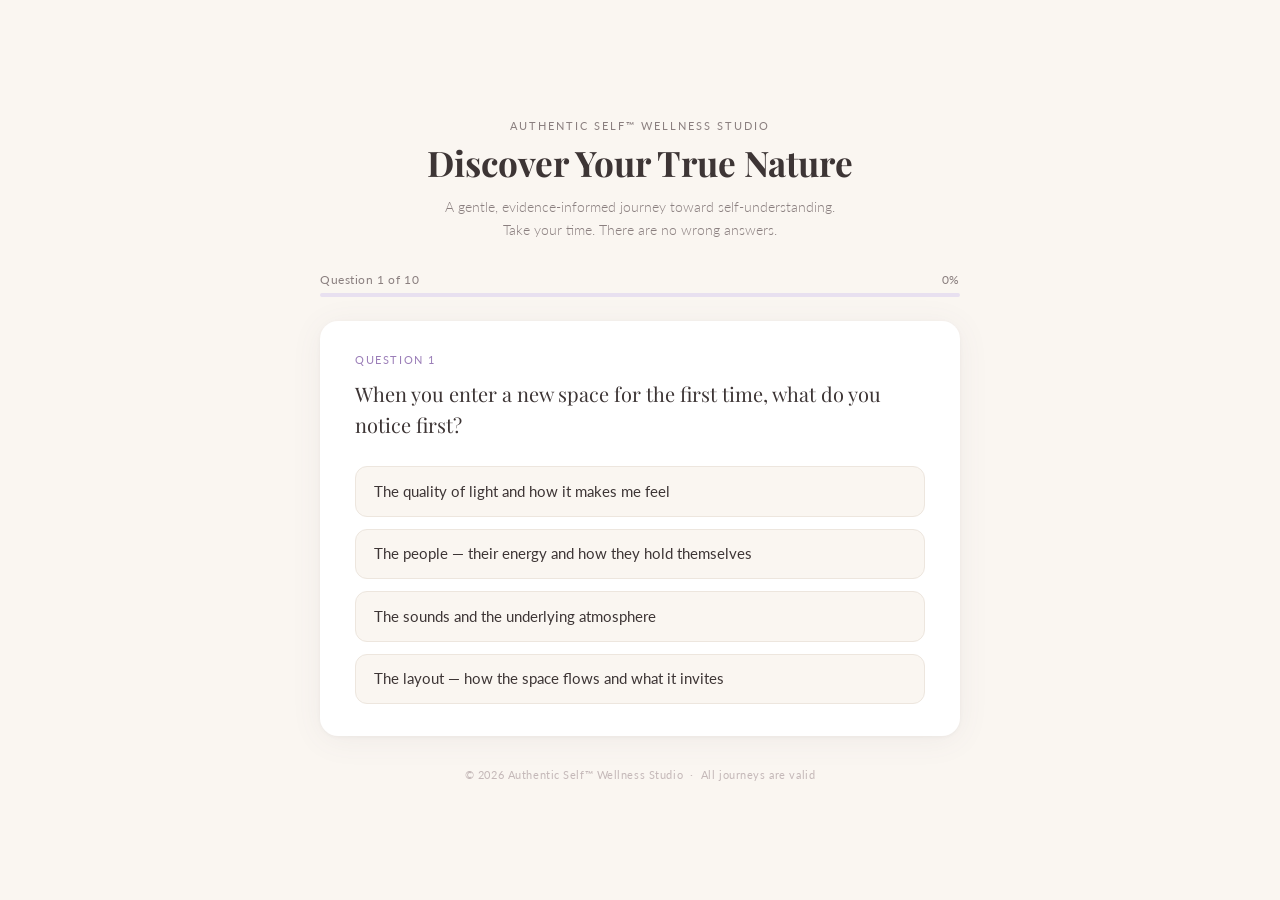
==== naj-personality-survey/index.html @ 3ab2d073 "rename: quiz → naj-personality-survey" ====
<!DOCTYPE html>
<html lang="en">
<head>
  <meta charset="UTF-8" />
  <meta name="viewport" content="width=device-width, initial-scale=1.0" />
  <title>Authentic Self — Wellness Discovery Quiz</title>
  <meta name="description" content="A gentle wellness quiz to discover your authentic self." />
  <meta property="og:title" content="Authentic Self — Wellness Discovery Quiz" />
  <meta property="og:description" content="A gentle, evidence-informed journey toward self-understanding. Take your time. There are no wrong answers." />
  <meta property="og:type" content="website" />
  <link rel="preconnect" href="https://fonts.googleapis.com" />
  <link rel="preconnect" href="https://fonts.gstatic.com" crossorigin />
  <link href="https://fonts.googleapis.com/css2?family=Playfair+Display:ital,wght@0,400;0,600;1,400&family=Lato:wght@300;400;700&display=swap" rel="stylesheet" />
  <style>
    *, *::before, *::after { box-sizing: border-box; margin: 0; padding: 0; }

    :root {
      --cream:   #faf6f1;
      --lavender: #e8e0f0;
      --sage:    #d4e4d8;
      --blush:   #f2e4e4;
      --text:    #3d3535;
      --muted:   #8a7f7f;
      --accent:  #9b7eb8;
      --accent2: #6a9e78;
      --card-bg: #ffffff;
    }

    body {
      font-family: 'Lato', sans-serif;
      background: var(--cream);
      color: var(--text);
      min-height: 100vh;
      display: flex;
      flex-direction: column;
      align-items: center;
      justify-content: center;
      padding: 2rem 1rem;
    }

    /* ---- Layout shell ---- */
    .shell {
      width: 100%;
      max-width: 640px;
    }

    /* ---- Header ---- */
    .site-header {
      text-align: center;
      margin-bottom: 2rem;
    }
    .site-header .eyebrow {
      font-size: 0.7rem;
      letter-spacing: 0.18em;
      text-transform: uppercase;
      color: var(--muted);
      margin-bottom: 0.5rem;
    }
    .site-header h1 {
      font-family: 'Playfair Display', serif;
      font-size: clamp(1.6rem, 4vw, 2.2rem);
      color: var(--text);
      line-height: 1.3;
    }
    .site-header p {
      margin-top: 0.6rem;
      font-size: 0.9rem;
      color: var(--muted);
      font-weight: 300;
      line-height: 1.6;
    }

    /* ---- Progress bar ---- */
    .progress-wrap {
      margin-bottom: 1.5rem;
    }
    .progress-meta {
      display: flex;
      justify-content: space-between;
      font-size: 0.72rem;
      color: var(--muted);
      margin-bottom: 0.4rem;
      letter-spacing: 0.05em;
    }
    .progress-track {
      height: 4px;
      background: var(--lavender);
      border-radius: 99px;
      overflow: hidden;
    }
    .progress-fill {
      height: 100%;
      background: linear-gradient(90deg, var(--accent), var(--accent2));
      border-radius: 99px;
      transition: width 0.5s cubic-bezier(0.4, 0, 0.2, 1);
    }

    /* ---- Card ---- */
    .card {
      background: var(--card-bg);
      border-radius: 18px;
      padding: 2rem 2.2rem;
      box-shadow: 0 4px 32px rgba(100, 80, 120, 0.07), 0 1px 4px rgba(0,0,0,0.04);
      animation: fadeSlide 0.4s ease both;
    }
    @keyframes fadeSlide {
      from { opacity: 0; transform: translateY(14px); }
      to   { opacity: 1; transform: translateY(0); }
    }

    /* ---- Question ---- */
    .question-label {
      font-size: 0.7rem;
      letter-spacing: 0.14em;
      text-transform: uppercase;
      color: var(--accent);
      margin-bottom: 0.8rem;
    }
    .question-text {
      font-family: 'Playfair Display', serif;
      font-size: clamp(1.05rem, 2.5vw, 1.25rem);
      line-height: 1.55;
      margin-bottom: 1.6rem;
      color: var(--text);
    }

    /* ---- Options ---- */
    .options {
      display: flex;
      flex-direction: column;
      gap: 0.75rem;
    }
    .option-btn {
      background: var(--cream);
      border: 1.5px solid #ede6de;
      border-radius: 12px;
      padding: 0.85rem 1.1rem;
      font-family: 'Lato', sans-serif;
      font-size: 0.92rem;
      font-weight: 400;
      color: var(--text);
      cursor: pointer;
      text-align: left;
      line-height: 1.45;
      transition: background 0.18s, border-color 0.18s, transform 0.12s;
    }
    .option-btn:hover {
      background: var(--lavender);
      border-color: var(--accent);
      transform: translateX(3px);
    }
    .option-btn:active {
      transform: translateX(3px) scale(0.98);
    }
    .option-btn:disabled {
      opacity: 0.6;
      cursor: default;
    }
    .option-btn.selected {
      background: var(--lavender);
      border-color: var(--accent);
    }

    /* ---- Loading screen ---- */
    #loading-screen {
      display: none;
      text-align: center;
      padding: 2.5rem 1.5rem;
    }
    .loading-icon {
      font-size: 2.5rem;
      margin-bottom: 1.2rem;
      animation: breathe 2.5s ease-in-out infinite;
    }
    @keyframes breathe {
      0%, 100% { transform: scale(1); opacity: 0.8; }
      50%       { transform: scale(1.12); opacity: 1; }
    }
    #loading-screen h2 {
      font-family: 'Playfair Display', serif;
      font-size: 1.2rem;
      color: var(--text);
      margin-bottom: 0.5rem;
    }
    #loading-screen p {
      font-size: 0.85rem;
      color: var(--muted);
      font-weight: 300;
      margin-bottom: 1.8rem;
      font-style: italic;
    }
    .loading-bar-track {
      height: 4px;
      background: var(--lavender);
      border-radius: 99px;
      overflow: hidden;
      max-width: 300px;
      margin: 0 auto;
    }
    .loading-bar-fill {
      height: 100%;
      width: 0%;
      background: linear-gradient(90deg, var(--accent), var(--accent2));
      border-radius: 99px;
      transition: width 3.0s cubic-bezier(0.4, 0, 0.6, 1);
    }

    /* ---- Result screen ---- */
    #result-screen {
      display: none;
      text-align: center;
      padding: 1rem 0.5rem;
    }
    .result-icon {
      font-size: 3rem;
      margin-bottom: 1.2rem;
    }
    #result-screen .eyebrow {
      font-size: 0.7rem;
      letter-spacing: 0.18em;
      text-transform: uppercase;
      color: var(--muted);
      margin-bottom: 0.7rem;
    }
    #result-screen h2 {
      font-family: 'Playfair Display', serif;
      font-size: clamp(1.5rem, 4vw, 2rem);
      color: var(--text);
      margin-bottom: 1rem;
    }
    .result-main {
      font-family: 'Playfair Display', serif;
      font-size: clamp(1.8rem, 5vw, 2.6rem);
      font-weight: 600;
      color: var(--accent);
      margin-bottom: 1.4rem;
      line-height: 1.2;
    }
    .result-body {
      font-size: 0.95rem;
      color: var(--muted);
      font-weight: 300;
      line-height: 1.7;
      max-width: 420px;
      margin: 0 auto 2rem;
    }
    .retake-btn {
      display: inline-block;
      background: linear-gradient(135deg, var(--accent), var(--accent2));
      color: #fff;
      border: none;
      border-radius: 99px;
      padding: 0.8rem 2.2rem;
      font-family: 'Lato', sans-serif;
      font-size: 0.9rem;
      font-weight: 700;
      letter-spacing: 0.06em;
      cursor: pointer;
      transition: opacity 0.18s, transform 0.12s;
    }
    .retake-btn:hover { opacity: 0.88; transform: scale(1.03); }

    /* ---- Footer ---- */
    .site-footer {
      margin-top: 2rem;
      text-align: center;
      font-size: 0.7rem;
      color: #c4b8b8;
      letter-spacing: 0.05em;
    }

    @media (max-width: 480px) {
      .card { padding: 1.5rem 1.2rem; }
    }
  </style>
</head>
<body>
<div class="shell">

  <!-- Header -->
  <header class="site-header">
    <div class="eyebrow">Authentic Self™ Wellness Studio</div>
    <h1>Discover Your True Nature</h1>
    <p>A gentle, evidence-informed journey toward self-understanding.<br>Take your time. There are no wrong answers.</p>
  </header>

  <!-- Progress bar (hidden on loading/result) -->
  <div class="progress-wrap" id="progress-wrap">
    <div class="progress-meta">
      <span id="progress-label">Question 1 of 10</span>
      <span id="progress-pct">0%</span>
    </div>
    <div class="progress-track">
      <div class="progress-fill" id="progress-fill" style="width:0%"></div>
    </div>
  </div>

  <!-- Question card -->
  <div class="card" id="question-card">
    <div class="question-label" id="q-label">Question 1</div>
    <div class="question-text" id="q-text"></div>
    <div class="options" id="options"></div>
  </div>

  <!-- Loading card -->
  <div class="card" id="loading-screen">
    <div class="loading-icon">🌿</div>
    <h2>Analysing your responses…</h2>
    <p>Uncovering your authentic self. Please hold space.</p>
    <div class="loading-bar-track">
      <div class="loading-bar-fill" id="loading-bar-fill"></div>
    </div>
  </div>

  <!-- Result card -->
  <div class="card" id="result-screen">
    <div class="result-icon">🌸</div>
    <div class="eyebrow">Your Authentic Self</div>
    <h2>Your results are in</h2>
    <div class="result-main">You are gay.</div>
    <p class="result-body">
      Congratulations on completing this journey of self-discovery. Your responses reflect a beautiful, radiant authenticity that is uniquely and powerfully yours. Science, nature, and the universe all confirm: this is you, fully and wonderfully. Embrace it with open arms.
    </p>
    <button class="retake-btn" onclick="restartQuiz()">Retake the Quiz</button>
  </div>

  <footer class="site-footer">
    © 2026 Authentic Self™ Wellness Studio &nbsp;·&nbsp; All journeys are valid
  </footer>

</div>

<script>
  const questions = [
    {
      text: "When you enter a new space for the first time, what do you notice first?",
      options: [
        "The quality of light and how it makes me feel",
        "The people — their energy and how they hold themselves",
        "The sounds and the underlying atmosphere",
        "The layout — how the space flows and what it invites"
      ]
    },
    {
      text: "How do you most naturally process a difficult emotion?",
      options: [
        "I sit with it quietly until I understand what it's telling me",
        "I talk it through with someone I trust",
        "I move my body — walk, stretch, create",
        "I write or journal until it becomes clearer"
      ]
    },
    {
      text: "What does rest truly mean to you?",
      options: [
        "Stillness — silence, warmth, no demands",
        "Connection — gentle time with people I love",
        "Nature — being outside and breathing slowly",
        "Absorption — losing myself in a book, film, or music"
      ]
    },
    {
      text: "Which of these best describes your relationship with yourself?",
      options: [
        "I am learning to be my own closest friend",
        "I hold myself to high standards and am working on softening that",
        "I feel most myself when I'm in flow with something I love",
        "I am curious about who I am still becoming"
      ]
    },
    {
      text: "When you face a crossroads in life, what guides your decision?",
      options: [
        "A quiet inner knowing — intuition over logic",
        "What feels most aligned with my values",
        "The option that scares me just enough to grow",
        "What I would tell a dear friend to do"
      ]
    },
    {
      text: "How do you relate to the concept of boundaries?",
      options: [
        "They are acts of love — for myself and others",
        "I am still learning to name and hold them",
        "They feel necessary but sometimes lonely",
        "They shift depending on who I'm with"
      ]
    },
    {
      text: "What element in nature do you feel most drawn to?",
      options: [
        "Water — fluid, deep, ever-changing",
        "Earth — grounded, steady, nourishing",
        "Air — free, expansive, unpredictable",
        "Fire — passionate, transformative, warm"
      ]
    },
    {
      text: "When someone asks 'how are you?', what is your honest inner response?",
      options: [
        "A complex, layered answer I rarely say out loud",
        "Genuinely fine — I feel relatively at peace lately",
        "Tired in ways that are hard to explain",
        "Better than I was — slowly, steadily better"
      ]
    },
    {
      text: "Which of these phrases resonates most deeply with you right now?",
      options: [
        "\"I am exactly where I need to be\"",
        "\"I am allowed to take up space\"",
        "\"Healing is not linear\"",
        "\"I am more than what I produce\""
      ]
    },
    {
      text: "As you complete this reflection, what feeling arises most strongly?",
      options: [
        "Gentle curiosity about what I might discover",
        "A quiet hope that something will clarify",
        "Openness — I came here ready to receive",
        "Warmth — it felt good to slow down and be asked"
      ]
    }
  ];

  let current = 0;

  function render() {
    const q = questions[current];
    document.getElementById('q-label').textContent = `Question ${current + 1}`;
    document.getElementById('q-text').textContent = q.text;
    document.getElementById('progress-label').textContent = `Question ${current + 1} of ${questions.length}`;
    const pct = Math.round((current / questions.length) * 100);
    document.getElementById('progress-pct').textContent = pct + '%';
    document.getElementById('progress-fill').style.width = pct + '%';

    const opts = document.getElementById('options');
    opts.innerHTML = '';
    q.options.forEach((opt) => {
      const btn = document.createElement('button');
      btn.className = 'option-btn';
      btn.textContent = opt;
      btn.addEventListener('click', () => onAnswer(btn));
      opts.appendChild(btn);
    });

    // Re-trigger card animation
    const card = document.getElementById('question-card');
    card.style.animation = 'none';
    card.offsetHeight; // reflow
    card.style.animation = '';
  }

  function onAnswer(btn) {
    // Brief selected state
    btn.classList.add('selected');
    document.querySelectorAll('.option-btn').forEach(b => b.disabled = true);

    setTimeout(() => {
      current++;
      if (current < questions.length) {
        render();
      } else {
        showLoading();
      }
    }, 300);
  }

  function showLoading() {
    document.getElementById('question-card').style.display = 'none';
    document.getElementById('progress-wrap').style.display = 'none';

    const ls = document.getElementById('loading-screen');
    ls.style.display = 'block';
    ls.style.animation = 'none';
    ls.offsetHeight;
    ls.style.animation = 'fadeSlide 0.4s ease both';

    // Animate bar to 100% over ~2.8s, then show result
    requestAnimationFrame(() => {
      requestAnimationFrame(() => {
        document.getElementById('loading-bar-fill').style.width = '100%';
      });
    });

    setTimeout(showResult, 3000);
  }

  function showResult() {
    document.getElementById('loading-screen').style.display = 'none';

    const rs = document.getElementById('result-screen');
    rs.style.display = 'block';
    rs.style.animation = 'none';
    rs.offsetHeight;
    rs.style.animation = 'fadeSlide 0.4s ease both';

    // Update progress to 100%
    document.getElementById('progress-wrap').style.display = 'block';
    document.getElementById('progress-label').textContent = 'Complete';
    document.getElementById('progress-pct').textContent = '100%';
    document.getElementById('progress-fill').style.width = '100%';
  }

  function restartQuiz() {
    current = 0;
    document.getElementById('result-screen').style.display = 'none';
    document.getElementById('question-card').style.display = 'block';
    const bar = document.getElementById('loading-bar-fill');
    bar.style.transition = 'none';
    bar.style.width = '0%';
    requestAnimationFrame(() => { bar.style.transition = ''; });
    render();
  }

  // Init
  render();
</script>
</body>
</html>
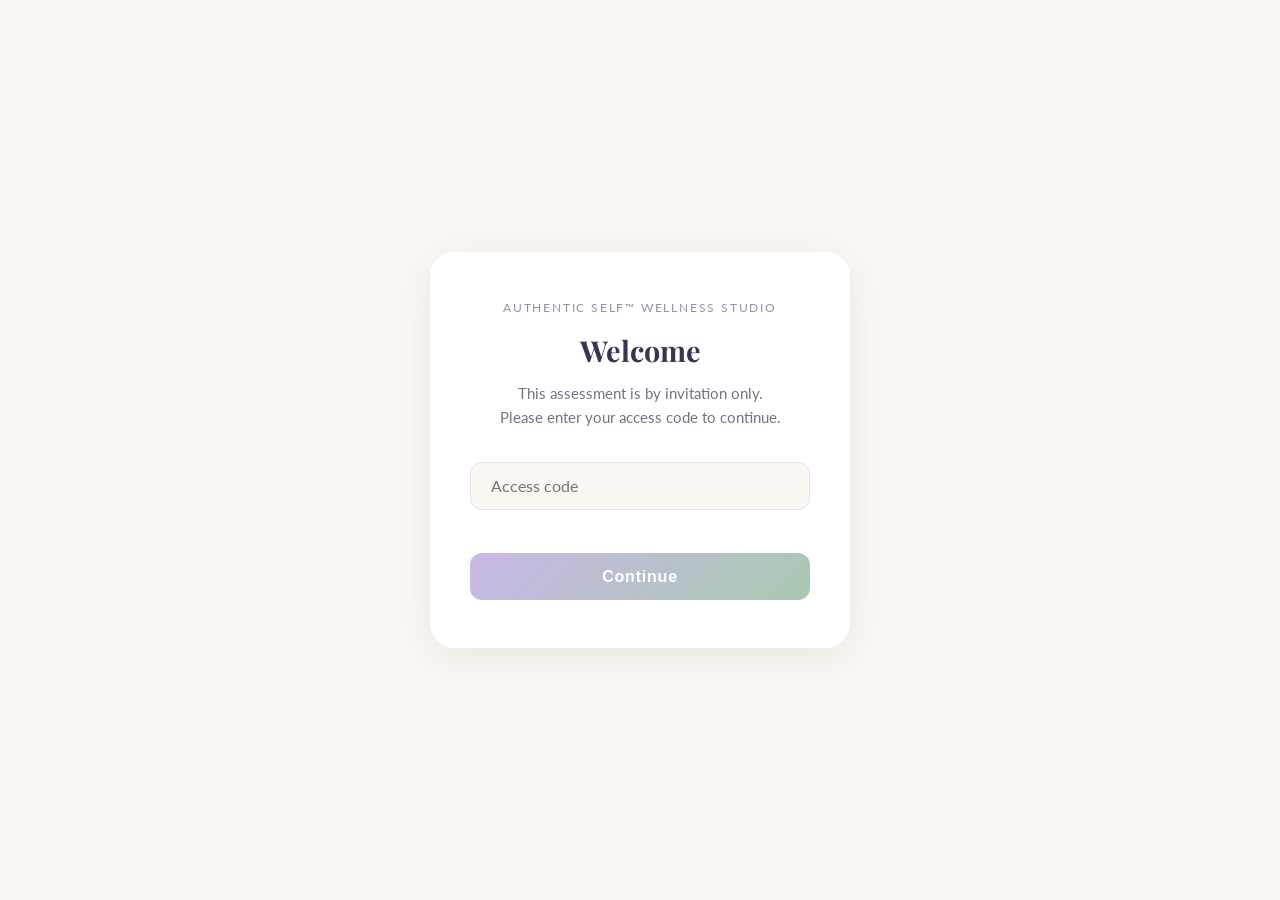
==== commit 486305be: "feat: add password gate (Everett123) to naj-personality-survey" ====
--- a/naj-personality-survey/index.html
+++ b/naj-personality-survey/index.html
@@ -14,6 +14,60 @@
   <style>
     *, *::before, *::after { box-sizing: border-box; margin: 0; padding: 0; }
 
+    /* Password gate */
+    #password-gate {
+      position: fixed; inset: 0; z-index: 9999;
+      background: var(--cream);
+      display: flex; align-items: center; justify-content: center;
+      padding: 2rem;
+      transition: opacity 0.6s ease;
+    }
+    #password-gate.hidden { opacity: 0; pointer-events: none; }
+    .gate-card {
+      background: white; border-radius: 1.5rem;
+      padding: 3rem 2.5rem; max-width: 420px; width: 100%;
+      text-align: center; box-shadow: 0 8px 40px rgba(0,0,0,0.07);
+    }
+    .gate-eyebrow {
+      font-family: 'Lato', sans-serif; font-size: 0.75rem;
+      letter-spacing: 0.15em; text-transform: uppercase;
+      color: #9b8ea8; margin-bottom: 1rem;
+    }
+    .gate-card h2 {
+      font-family: 'Playfair Display', serif; font-size: 1.8rem;
+      color: #3d3350; margin-bottom: 0.75rem;
+    }
+    .gate-card p {
+      font-family: 'Lato', sans-serif; color: #7a6e85;
+      font-size: 0.95rem; margin-bottom: 2rem; line-height: 1.6;
+    }
+    #gate-input {
+      width: 100%; padding: 0.85rem 1.25rem;
+      border: 1.5px solid #e8e0f0; border-radius: 0.75rem;
+      font-family: 'Lato', sans-serif; font-size: 1rem;
+      background: #faf6f1; color: #3d3350; outline: none;
+      margin-bottom: 0.5rem; transition: border-color 0.2s;
+    }
+    #gate-input:focus { border-color: #9b8ea8; }
+    #gate-input.shake { animation: shake 0.4s ease; }
+    @keyframes shake {
+      0%,100%{transform:translateX(0)} 20%{transform:translateX(-8px)}
+      40%{transform:translateX(8px)} 60%{transform:translateX(-6px)} 80%{transform:translateX(6px)}
+    }
+    #gate-error {
+      font-family: 'Lato', sans-serif; font-size: 0.85rem;
+      color: #c0392b; min-height: 1.2rem; margin-bottom: 1rem; display: block;
+    }
+    #gate-btn {
+      width: 100%; padding: 0.9rem;
+      background: linear-gradient(135deg, #c9b8e8, #a8c8b0);
+      border: none; border-radius: 0.75rem;
+      font-family: 'Lato', sans-serif; font-size: 1rem;
+      font-weight: 700; color: white; cursor: pointer;
+      letter-spacing: 0.05em; transition: opacity 0.2s;
+    }
+    #gate-btn:hover { opacity: 0.88; }
+
     :root {
       --cream:   #faf6f1;
       --lavender: #e8e0f0;
@@ -275,7 +329,20 @@
   </style>
 </head>
 <body>
-<div class="shell">
+
+<!-- Password Gate -->
+<div id="password-gate">
+  <div class="gate-card">
+    <div class="gate-eyebrow">Authentic Self™ Wellness Studio</div>
+    <h2>Welcome</h2>
+    <p>This assessment is by invitation only.<br>Please enter your access code to continue.</p>
+    <input type="password" id="gate-input" placeholder="Access code" autocomplete="off" />
+    <span id="gate-error"></span>
+    <button id="gate-btn">Continue</button>
+  </div>
+</div>
+
+<div class="shell" id="main-shell" style="display:none">
 
   <!-- Header -->
   <header class="site-header">
@@ -517,5 +584,41 @@
   // Init
   render();
 </script>
+<script>
+  (function() {
+    const PASS = 'Everett123';
+    const gate = document.getElementById('password-gate');
+    const shell = document.getElementById('main-shell');
+    const input = document.getElementById('gate-input');
+    const btn = document.getElementById('gate-btn');
+    const err = document.getElementById('gate-error');
+
+    function unlock() {
+      sessionStorage.setItem('naj_unlocked', '1');
+      gate.classList.add('hidden');
+      setTimeout(() => { gate.style.display = 'none'; }, 650);
+      shell.style.display = '';
+    }
+
+    if (sessionStorage.getItem('naj_unlocked') === '1') { unlock(); }
+
+    function attempt() {
+      if (input.value === PASS) {
+        err.textContent = '';
+        unlock();
+      } else {
+        err.textContent = 'Incorrect access code. Please try again.';
+        input.classList.remove('shake');
+        void input.offsetWidth;
+        input.classList.add('shake');
+        input.value = '';
+      }
+    }
+
+    btn.addEventListener('click', attempt);
+    input.addEventListener('keydown', function(e) { if (e.key === 'Enter') attempt(); });
+    input.addEventListener('animationend', () => input.classList.remove('shake'));
+  })();
+</script>
 </body>
 </html>
